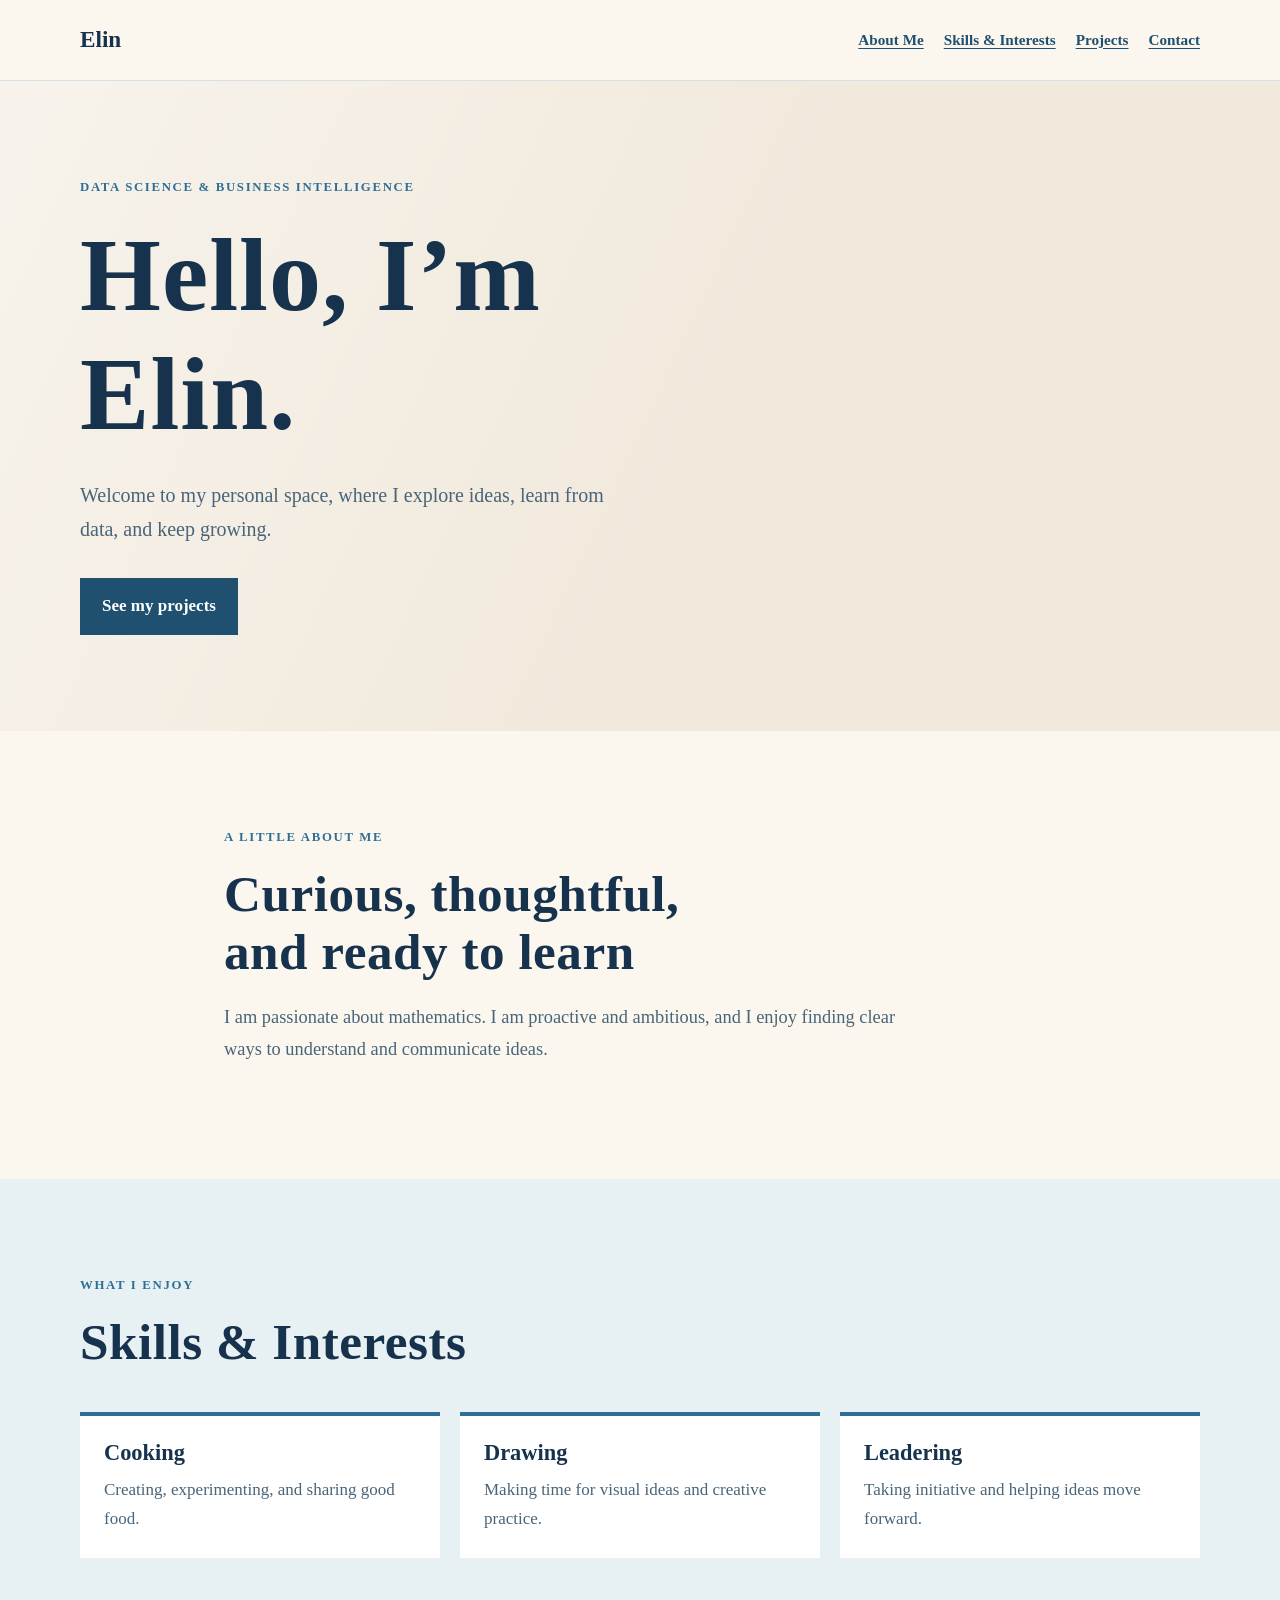
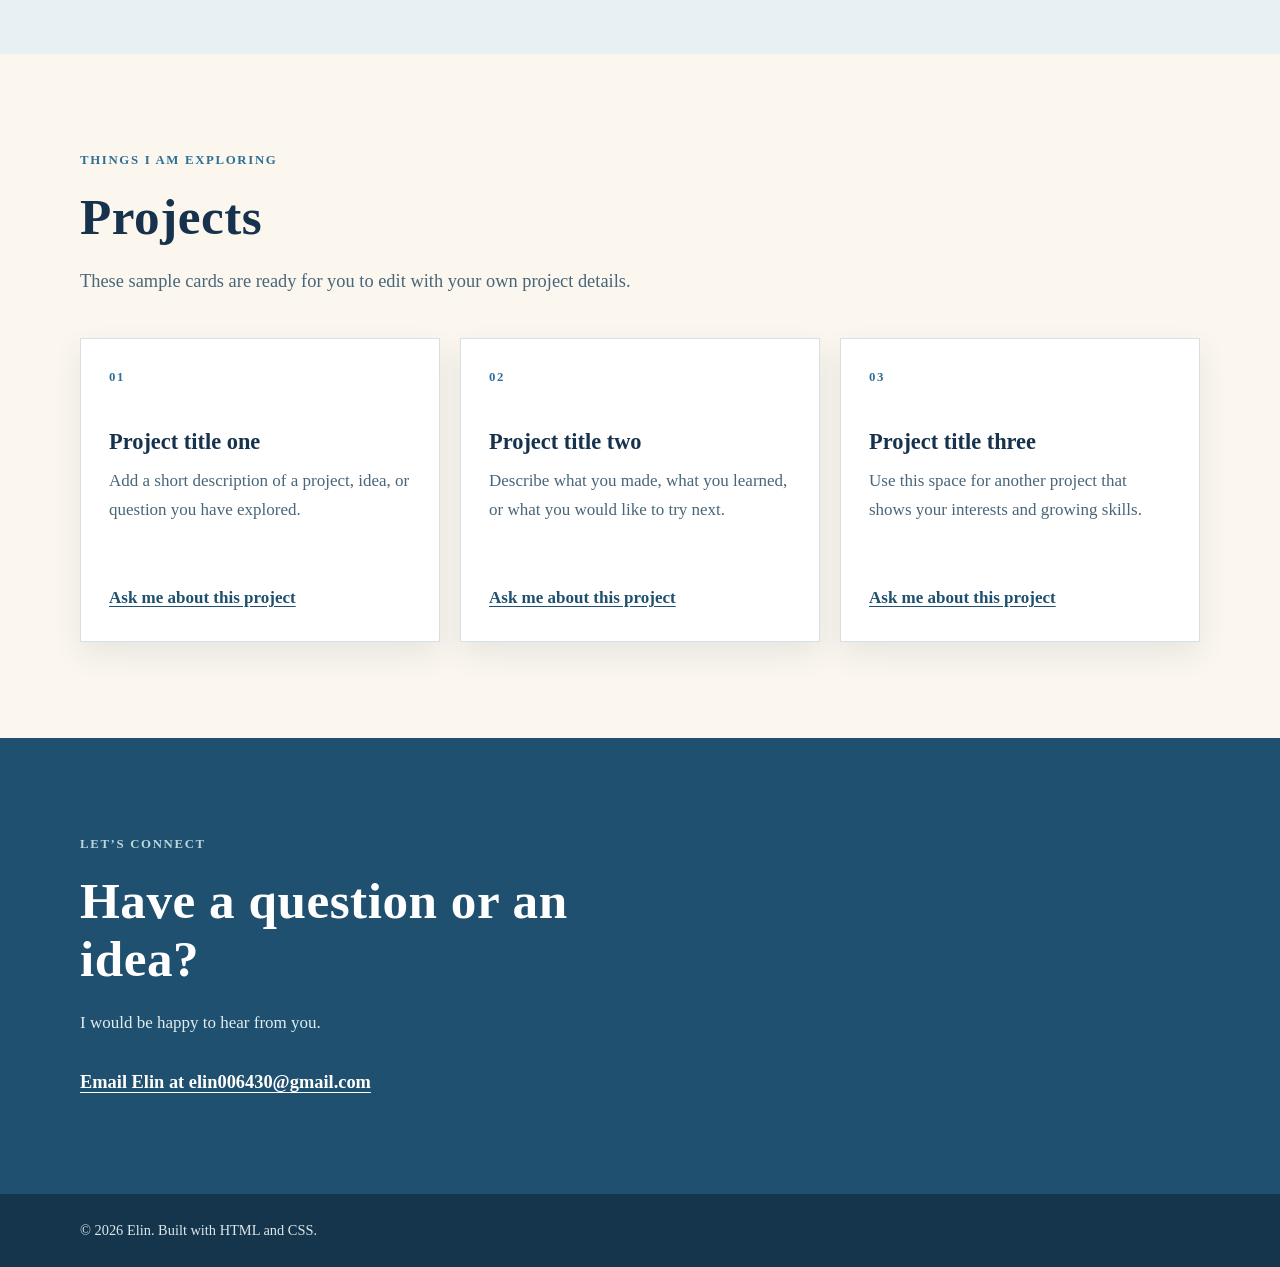
==== index.html @ 413a3373 "Add personal website files" ====
<!DOCTYPE html>
<html lang="en">
<head>
  <meta charset="UTF-8">
  <meta name="viewport" content="width=device-width, initial-scale=1.0">
  <meta name="description" content="Elin's personal website for Data Science and Business Intelligence.">
  <title>Elin | Data Science &amp; Business Intelligence</title>
  <link rel="stylesheet" href="style.css">
</head>
<body>
  <a class="skip-link" href="#main-content">Skip to main content</a>

  <header class="site-header">
    <nav class="site-nav container" aria-label="Main navigation">
      <!-- Change the site name here if you would like a different heading. -->
      <a class="site-name" href="#top">Elin</a>
      <ul class="nav-links">
        <li><a href="#about">About Me</a></li>
        <li><a href="#skills">Skills &amp; Interests</a></li>
        <li><a href="#projects">Projects</a></li>
        <li><a href="#contact">Contact</a></li>
      </ul>
    </nav>
  </header>

  <main id="main-content">
    <section class="hero" id="top" aria-labelledby="welcome-heading">
      <div class="container hero-content">
        <p class="eyebrow">Data Science &amp; Business Intelligence</p>
        <h1 id="welcome-heading">Hello, I’m Elin.</h1>
        <p class="hero-intro">Welcome to my personal space, where I explore ideas, learn from data, and keep growing.</p>
        <a class="button" href="#projects">See my projects</a>
      </div>
    </section>

    <section class="content-section" id="about" aria-labelledby="about-heading">
      <div class="container narrow-content">
        <p class="section-label">A little about me</p>
        <h2 id="about-heading">Curious, thoughtful, and ready to learn</h2>
        <p>I am passionate about mathematics. I am proactive and ambitious, and I enjoy finding clear ways to understand and communicate ideas.</p>
      </div>
    </section>

    <section class="content-section tinted-section" id="skills" aria-labelledby="skills-heading">
      <div class="container">
        <p class="section-label">What I enjoy</p>
        <h2 id="skills-heading">Skills &amp; Interests</h2>
        <div class="interest-list">
          <!-- Replace these items with your own skills or interests. -->
          <article class="interest-item">
            <h3>Cooking</h3>
            <p>Creating, experimenting, and sharing good food.</p>
          </article>
          <article class="interest-item">
            <h3>Drawing</h3>
            <p>Making time for visual ideas and creative practice.</p>
          </article>
          <article class="interest-item">
            <h3>Leadering</h3>
            <p>Taking initiative and helping ideas move forward.</p>
          </article>
        </div>
      </div>
    </section>

    <section class="content-section" id="projects" aria-labelledby="projects-heading">
      <div class="container">
        <p class="section-label">Things I am exploring</p>
        <h2 id="projects-heading">Projects</h2>
        <p class="section-intro">These sample cards are ready for you to edit with your own project details.</p>
        <div class="project-grid">
          <!-- Replace each project title and description with your own work. -->
          <article class="project-card">
            <p class="project-number">01</p>
            <h3>Project title one</h3>
            <p>Add a short description of a project, idea, or question you have explored.</p>
            <a href="#contact">Ask me about this project</a>
          </article>
          <article class="project-card">
            <p class="project-number">02</p>
            <h3>Project title two</h3>
            <p>Describe what you made, what you learned, or what you would like to try next.</p>
            <a href="#contact">Ask me about this project</a>
          </article>
          <article class="project-card">
            <p class="project-number">03</p>
            <h3>Project title three</h3>
            <p>Use this space for another project that shows your interests and growing skills.</p>
            <a href="#contact">Ask me about this project</a>
          </article>
        </div>
      </div>
    </section>

    <section class="contact-section" id="contact" aria-labelledby="contact-heading">
      <div class="container contact-content">
        <p class="section-label">Let’s connect</p>
        <h2 id="contact-heading">Have a question or an idea?</h2>
        <p>I would be happy to hear from you.</p>
        <a class="email-link" href="mailto:elin006430@gmail.com">Email Elin at elin006430@gmail.com</a>
      </div>
    </section>
  </main>

  <footer class="site-footer">
    <div class="container">
      <p>&copy; 2026 Elin. Built with HTML and CSS.</p>
    </div>
  </footer>
</body>
</html>
---- style.css ----
/* Change these variables to update the main colours across the whole page. */
:root {
  --ink: #17324d;
  --muted-ink: #496579;
  --blue: #2f6f95;
  --deep-blue: #1f506f;
  --cream: #fbf7ef;
  --soft-cream: #f1e9dc;
  --white: #ffffff;
  --line: #d6e0e5;
  --shadow: 0 12px 28px rgba(23, 50, 77, 0.09);
}

/* Change this value to make the content area wider or narrower. */
.container {
  width: min(100% - 2.5rem, 70rem);
  margin-inline: auto;
}

/* Change the spacing values here to give sections more or less breathing room. */
.content-section,
.contact-section {
  padding: 6rem 0;
}

* {
  box-sizing: border-box;
}

html {
  scroll-behavior: smooth;
}

body {
  margin: 0;
  background: var(--cream);
  color: var(--ink);
  font-family: Georgia, "Times New Roman", serif;
  font-size: 1.0625rem;
  line-height: 1.7;
}

h1,
h2,
h3,
p {
  margin-top: 0;
}

h1,
h2,
h3 {
  line-height: 1.15;
}

h1,
h2 {
  letter-spacing: 0.01em;
}

h1 {
  max-width: 11ch;
  margin-bottom: 1.5rem;
  font-size: clamp(3.4rem, 9vw, 6.5rem);
}

h2 {
  max-width: 18ch;
  margin-bottom: 1.25rem;
  font-size: clamp(2rem, 4vw, 3.25rem);
}

h3 {
  margin-bottom: 0.65rem;
  font-size: 1.4rem;
}

a {
  color: var(--deep-blue);
  text-underline-offset: 0.2em;
}

a:hover {
  color: var(--blue);
}

a:focus-visible,
.button:focus-visible {
  outline: 3px solid #d68432;
  outline-offset: 4px;
}

.skip-link {
  position: absolute;
  top: 0.75rem;
  left: 0.75rem;
  z-index: 10;
  padding: 0.6rem 0.9rem;
  background: var(--ink);
  color: var(--white);
  transform: translateY(-200%);
}

.skip-link:focus {
  transform: translateY(0);
}

.site-header {
  border-bottom: 1px solid var(--line);
  background: rgba(251, 247, 239, 0.96);
}

.site-nav {
  display: flex;
  align-items: center;
  justify-content: space-between;
  gap: 1.5rem;
  min-height: 5rem;
}

.site-name {
  color: var(--ink);
  font-size: 1.45rem;
  font-weight: 700;
  text-decoration: none;
}

.nav-links {
  display: flex;
  flex-wrap: wrap;
  justify-content: flex-end;
  gap: 0.5rem 1.25rem;
  margin: 0;
  padding: 0;
  list-style: none;
}

.nav-links a {
  font-size: 0.95rem;
  font-weight: 700;
}

.hero {
  min-height: 38rem;
  display: flex;
  align-items: center;
  background: var(--soft-cream);
  background-image: linear-gradient(115deg, rgba(255, 255, 255, 0.45), transparent 55%);
}

.hero-content {
  padding: 6rem 0;
}

.eyebrow,
.section-label,
.project-number {
  margin-bottom: 1rem;
  color: var(--blue);
  font-size: 0.8rem;
  font-weight: 700;
  letter-spacing: 0.13em;
  text-transform: uppercase;
}

.hero-intro {
  max-width: 34rem;
  margin-bottom: 2rem;
  color: var(--muted-ink);
  font-size: 1.25rem;
}

.button {
  display: inline-block;
  padding: 0.75rem 1.25rem;
  border: 2px solid var(--deep-blue);
  background: var(--deep-blue);
  color: var(--white);
  font-weight: 700;
  text-decoration: none;
}

.button:hover {
  background: var(--blue);
  color: var(--white);
}

.narrow-content {
  max-width: 52rem;
}

.narrow-content p:last-child,
.section-intro {
  max-width: 42rem;
  color: var(--muted-ink);
  font-size: 1.15rem;
}

.tinted-section {
  background: #e7f0f2;
}

.interest-list,
.project-grid {
  display: grid;
  gap: 1.25rem;
}

.interest-list {
  grid-template-columns: repeat(3, 1fr);
  margin-top: 2.5rem;
}

.interest-item {
  padding: 1.5rem;
  border-top: 4px solid var(--blue);
  background: var(--white);
}

.interest-item p,
.project-card p:not(.project-number) {
  margin-bottom: 0;
  color: var(--muted-ink);
}

.section-intro {
  margin-bottom: 2.5rem;
}

.project-grid {
  grid-template-columns: repeat(3, 1fr);
}

.project-card {
  display: flex;
  flex-direction: column;
  min-height: 19rem;
  padding: 1.75rem;
  border: 1px solid var(--line);
  background: var(--white);
  box-shadow: var(--shadow);
}

.project-number {
  margin-bottom: 2.5rem;
}

.project-card h3 {
  margin-bottom: 0.8rem;
}

.project-card a {
  margin-top: auto;
  padding-top: 1.5rem;
  font-weight: 700;
}

.contact-section {
  background: var(--deep-blue);
  color: var(--white);
}

.contact-section .section-label {
  color: #b9d7dc;
}

.contact-section h2 {
  max-width: 20ch;
}

.contact-content > p:not(.section-label) {
  color: #e1edf0;
}

.email-link {
  display: inline-block;
  margin-top: 0.75rem;
  color: var(--white);
  font-size: 1.15rem;
  font-weight: 700;
}

.email-link:hover {
  color: #d9edf0;
}

.site-footer {
  padding: 1.5rem 0;
  background: #14354c;
  color: #dce8eb;
  font-size: 0.9rem;
}

.site-footer p {
  margin-bottom: 0;
}

@media (max-width: 46rem) {
  .container {
    width: min(100% - 2rem, 70rem);
  }

  .site-nav {
    align-items: flex-start;
    flex-direction: column;
    padding: 1rem 0;
  }

  .nav-links {
    justify-content: flex-start;
  }

  .hero,
  .hero-content {
    min-height: 0;
  }

  .hero-content {
    padding: 5rem 0;
  }

  .content-section,
  .contact-section {
    padding: 4.5rem 0;
  }

  .interest-list,
  .project-grid {
    grid-template-columns: 1fr;
  }
}

@media (prefers-reduced-motion: reduce) {
  html {
    scroll-behavior: auto;
  }
}
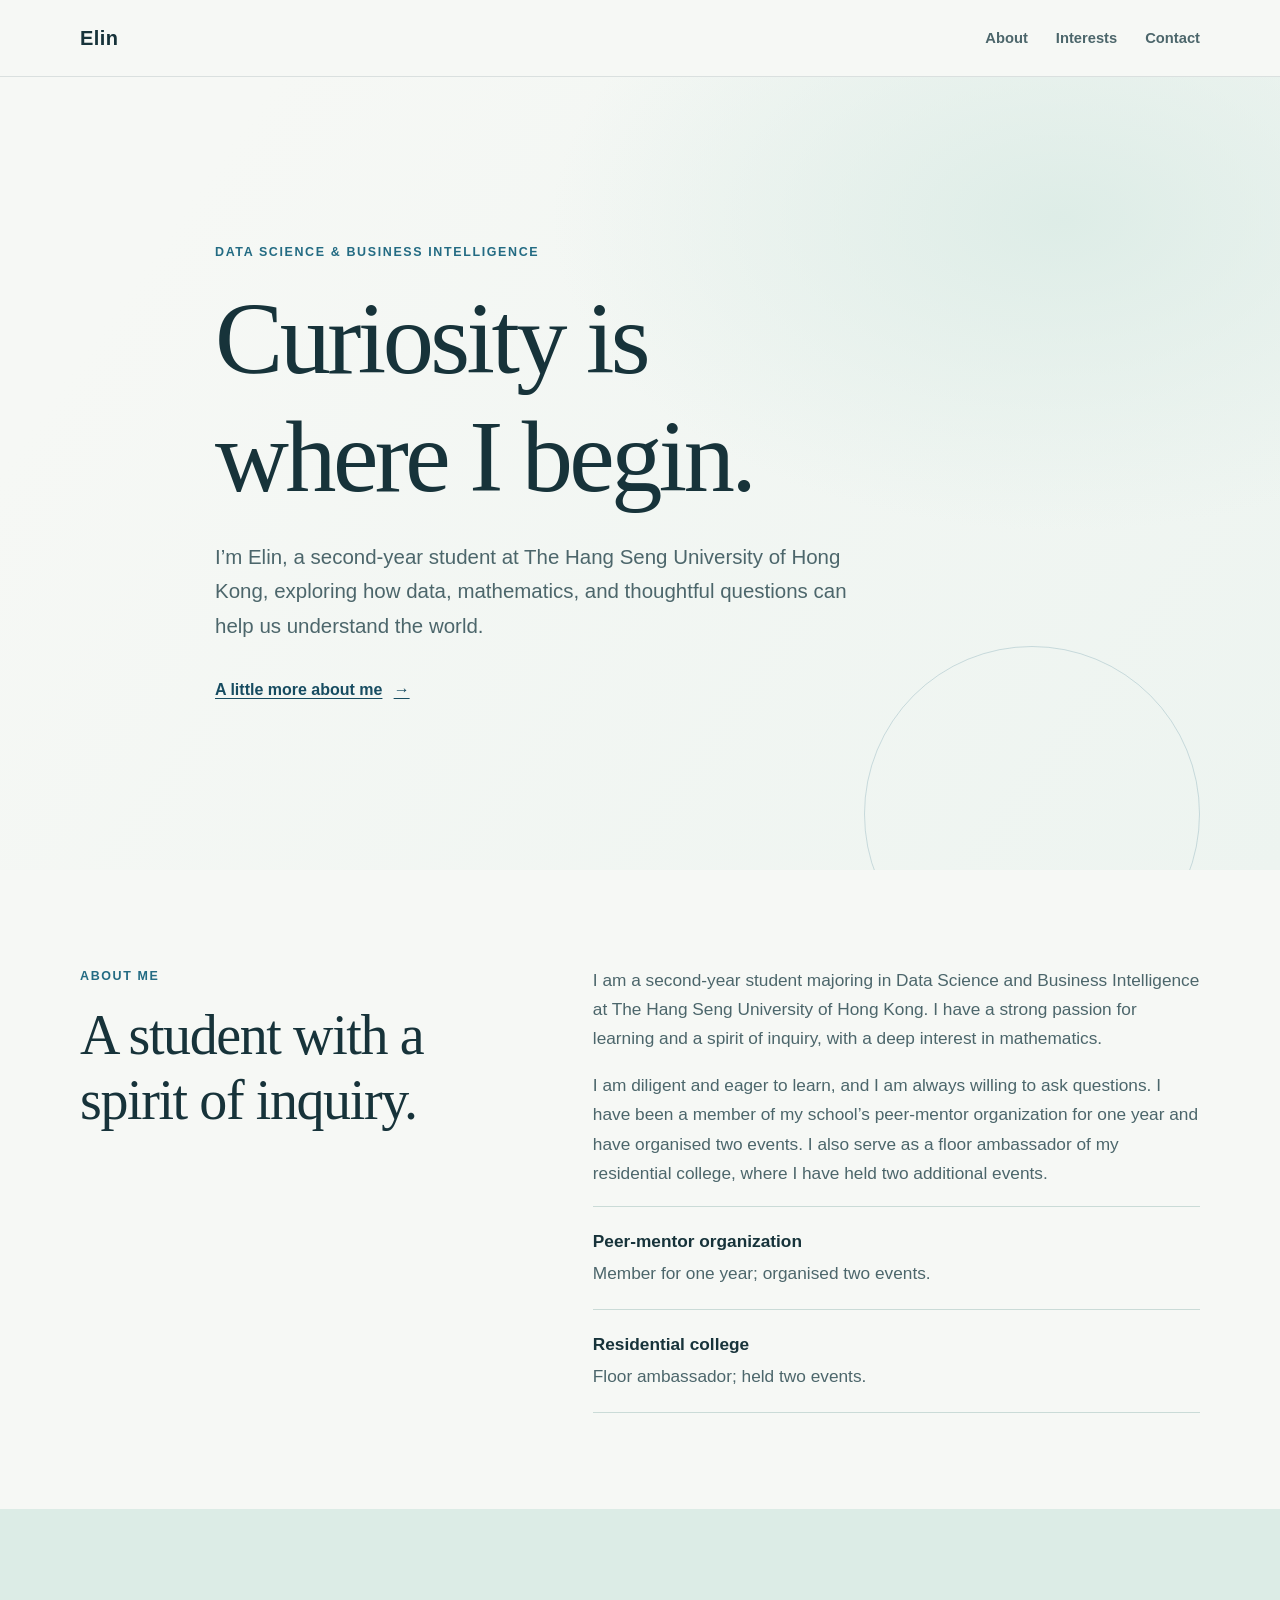
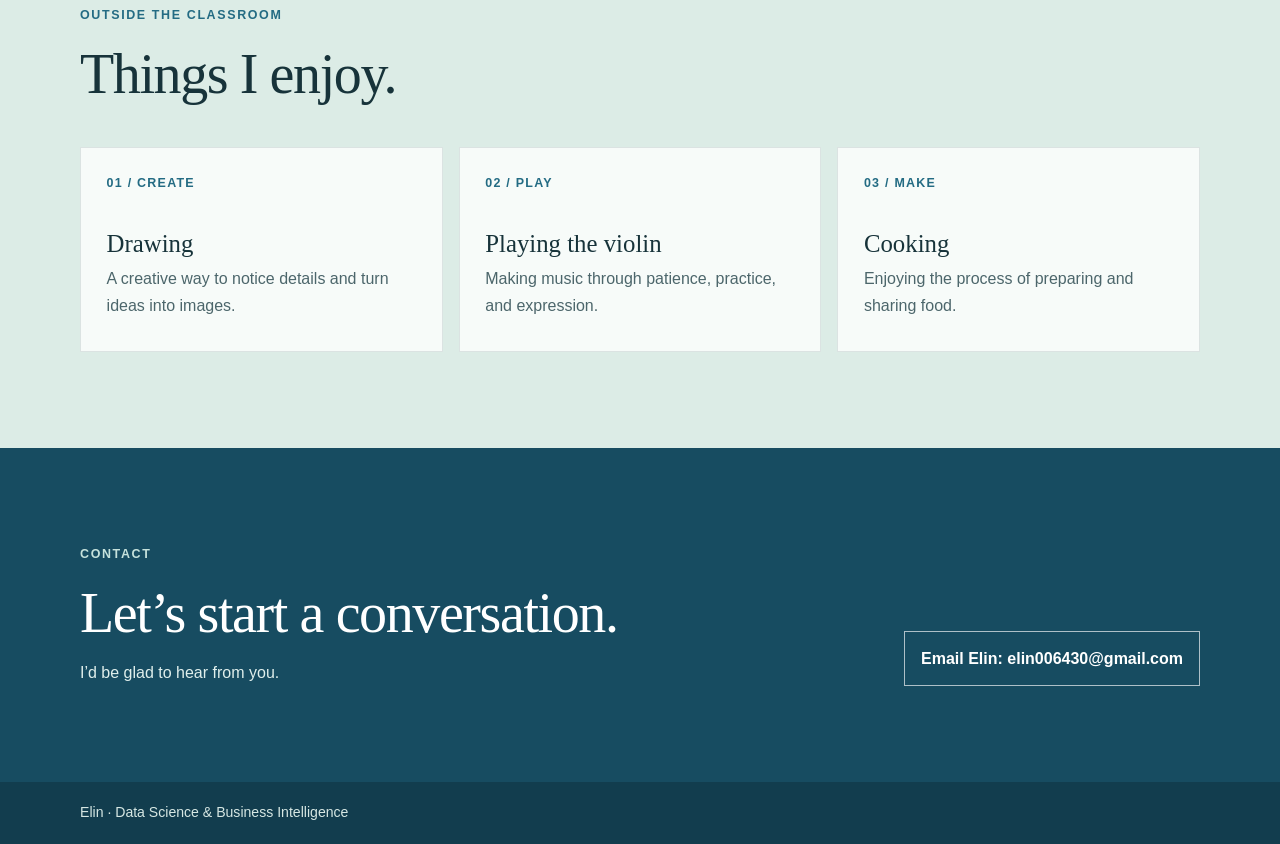
==== commit d4926758: "com1006 personal website" ====
--- a/index.html
+++ b/index.html
@@ -2,110 +2,572 @@
 <html lang="en">
 <head>
   <meta charset="UTF-8">
-  <meta name="viewport" content="width=device-width, initial-scale=1.0">
-  <meta name="description" content="Elin's personal website for Data Science and Business Intelligence.">
+  <meta name="viewport" content="width=device-width, initial-scale=1">
+  <meta name="theme-color" content="#f6f8f5">
+  <meta name="description" content="Elin is a Data Science and Business Intelligence student at The Hang Seng University of Hong Kong.">
   <title>Elin | Data Science &amp; Business Intelligence</title>
-  <link rel="stylesheet" href="style.css">
+  <style>
+    :root {
+      color-scheme: light;
+      --paper: #f6f8f5;
+      --white: #ffffff;
+      --ink: #17333a;
+      --muted: #4c666b;
+      --blue: #236b83;
+      --blue-deep: #174c61;
+      --mint: #dcece6;
+      --line: #cadbd7;
+      --accent: #d28453;
+      --content-width: 1120px;
+    }
+
+    /* Change colours here to adjust the look of the whole page. */
+    *,
+    *::before,
+    *::after {
+      box-sizing: border-box;
+    }
+
+    html {
+      scroll-behavior: smooth;
+      scroll-padding-top: 6rem;
+    }
+
+    body {
+      margin: 0;
+      padding-top: 4.75rem;
+      background: var(--paper);
+      color: var(--ink);
+      font-family: "Avenir Next", Avenir, "Segoe UI", sans-serif;
+      font-size: 1rem;
+      line-height: 1.7;
+    }
+
+    a {
+      color: var(--blue-deep);
+      text-underline-offset: 0.2em;
+    }
+
+    a:hover {
+      color: var(--blue);
+    }
+
+    a:focus-visible,
+    button:focus-visible {
+      outline: 3px solid var(--accent);
+      outline-offset: 4px;
+    }
+
+    .container {
+      width: min(var(--content-width), calc(100% - 3rem));
+      margin-inline: auto;
+    }
+
+    /* Adjust these section paddings to change the page's vertical spacing. */
+    .section {
+      padding-block: 6rem;
+    }
+
+    .skip-link {
+      position: absolute;
+      top: 1rem;
+      left: 1rem;
+      z-index: 10;
+      padding: 0.65rem 1rem;
+      transform: translateY(-200%);
+      background: var(--ink);
+      color: var(--white);
+    }
+
+    .skip-link:focus {
+      transform: translateY(0);
+    }
+
+    .site-header {
+      position: fixed;
+      top: 0;
+      right: 0;
+      left: 0;
+      z-index: 5;
+      border-bottom: 1px solid rgba(23, 51, 58, 0.12);
+      background: rgba(246, 248, 245, 0.96);
+      backdrop-filter: blur(12px);
+    }
+
+    .nav-wrap {
+      display: flex;
+      min-height: 4.75rem;
+      align-items: center;
+      justify-content: space-between;
+      gap: 1.5rem;
+    }
+
+    .brand {
+      color: var(--ink);
+      font-size: 1.25rem;
+      font-weight: 750;
+      letter-spacing: 0.02em;
+      text-decoration: none;
+    }
+
+    .nav-links {
+      display: flex;
+      align-items: center;
+      gap: 1.75rem;
+      margin: 0;
+      padding: 0;
+      list-style: none;
+    }
+
+    .nav-links a {
+      color: var(--muted);
+      font-size: 0.92rem;
+      font-weight: 650;
+      text-decoration: none;
+      transition: color 160ms ease;
+    }
+
+    .nav-links a:hover {
+      color: var(--blue-deep);
+    }
+
+    .menu-toggle {
+      display: none;
+      min-width: 2.75rem;
+      min-height: 2.75rem;
+      border: 1px solid var(--line);
+      border-radius: 4px;
+      background: var(--white);
+      color: var(--ink);
+      cursor: pointer;
+      font: inherit;
+      font-size: 1.3rem;
+      line-height: 1;
+    }
+
+    .hero {
+      position: relative;
+      overflow: hidden;
+      padding-block: clamp(6rem, 13vw, 11rem);
+      background:
+        radial-gradient(ellipse at 83% 18%, rgba(220, 236, 230, 0.92), transparent 34%),
+        linear-gradient(125deg, #f6f8f5 15%, #edf4f0 100%);
+    }
+
+    .hero::after {
+      position: absolute;
+      right: max(4vw, calc((100vw - var(--content-width)) / 2));
+      bottom: -7rem;
+      width: 21rem;
+      height: 21rem;
+      border: 1px solid rgba(35, 107, 131, 0.2);
+      border-radius: 50%;
+      content: "";
+      pointer-events: none;
+    }
+
+    .hero-inner {
+      position: relative;
+      z-index: 1;
+      max-width: 850px;
+    }
+
+    .eyebrow,
+    .section-kicker {
+      margin: 0 0 1rem;
+      color: var(--blue);
+      font-size: 0.78rem;
+      font-weight: 750;
+      letter-spacing: 0.13em;
+      text-transform: uppercase;
+    }
+
+    h1,
+    h2,
+    h3,
+    p {
+      margin-top: 0;
+    }
+
+    h1,
+    h2,
+    h3 {
+      line-height: 1.16;
+    }
+
+    h1 {
+      max-width: 12ch;
+      margin-bottom: 1.4rem;
+      font-family: Georgia, "Times New Roman", serif;
+      font-size: clamp(3.4rem, 8vw, 6.6rem);
+      font-weight: 500;
+      letter-spacing: -0.035em;
+    }
+
+    .hero-intro {
+      max-width: 640px;
+      margin-bottom: 2rem;
+      color: var(--muted);
+      font-size: clamp(1.08rem, 2vw, 1.28rem);
+    }
+
+    .text-link {
+      display: inline-flex;
+      align-items: center;
+      gap: 0.7rem;
+      color: var(--blue-deep);
+      font-weight: 750;
+      text-decoration-thickness: 1px;
+    }
+
+    .text-link span {
+      display: inline-block;
+      transition: transform 160ms ease;
+    }
+
+    .text-link:hover span {
+      transform: translateX(4px);
+    }
+
+    .section-heading {
+      max-width: 680px;
+      margin-bottom: 2rem;
+      font-family: Georgia, "Times New Roman", serif;
+      font-size: clamp(2.2rem, 4.5vw, 3.5rem);
+      font-weight: 500;
+      letter-spacing: -0.025em;
+    }
+
+    .about-grid {
+      display: grid;
+      grid-template-columns: 0.85fr 1.15fr;
+      gap: 4rem;
+      align-items: start;
+    }
+
+    .about-copy {
+      max-width: 670px;
+      color: var(--muted);
+      font-size: 1.08rem;
+    }
+
+    .about-copy p:last-child {
+      margin-bottom: 0;
+    }
+
+    .experience-list {
+      display: grid;
+      gap: 0;
+      margin: 0;
+      padding: 0;
+      border-top: 1px solid var(--line);
+      list-style: none;
+    }
+
+    .experience-list li {
+      padding: 1.25rem 0;
+      border-bottom: 1px solid var(--line);
+      color: var(--muted);
+    }
+
+    .experience-list strong {
+      display: block;
+      margin-bottom: 0.2rem;
+      color: var(--ink);
+    }
+
+    .interests-section {
+      background: var(--mint);
+    }
+
+    .interests-grid {
+      display: grid;
+      grid-template-columns: repeat(3, 1fr);
+      gap: 1rem;
+      margin-top: 2.5rem;
+    }
+
+    .interest-card {
+      min-height: 205px;
+      padding: 1.6rem;
+      border: 1px solid rgba(23, 51, 58, 0.12);
+      background: rgba(255, 255, 255, 0.78);
+      transition: transform 180ms ease, box-shadow 180ms ease;
+    }
+
+    .interest-card:hover {
+      transform: translateY(-5px);
+      box-shadow: 0 14px 32px rgba(23, 51, 58, 0.1);
+    }
+
+    .interest-number {
+      display: block;
+      margin-bottom: 2.2rem;
+      color: var(--blue);
+      font-size: 0.78rem;
+      font-weight: 750;
+      letter-spacing: 0.1em;
+    }
+
+    .interest-card h3 {
+      margin-bottom: 0.4rem;
+      font-family: Georgia, "Times New Roman", serif;
+      font-size: 1.55rem;
+      font-weight: 500;
+    }
+
+    .interest-card p {
+      margin-bottom: 0;
+      color: var(--muted);
+    }
+
+    .contact-section {
+      padding-block: 6rem;
+      background: var(--blue-deep);
+      color: var(--white);
+    }
+
+    .contact-section .section-kicker {
+      color: #c6e2dc;
+    }
+
+    .contact-grid {
+      display: grid;
+      grid-template-columns: 1fr auto;
+      gap: 2rem;
+      align-items: end;
+    }
+
+    .contact-section .section-heading {
+      max-width: 540px;
+      margin-bottom: 0.8rem;
+    }
+
+    .contact-section p:not(.section-kicker) {
+      margin-bottom: 0;
+      color: #e0efec;
+    }
+
+    .email-link {
+      display: inline-block;
+      padding: 0.8rem 1rem;
+      border: 1px solid rgba(255, 255, 255, 0.65);
+      color: var(--white);
+      font-weight: 700;
+      text-decoration: none;
+      transition: background 160ms ease, color 160ms ease;
+    }
+
+    .email-link:hover {
+      background: var(--white);
+      color: var(--blue-deep);
+    }
+
+    .site-footer {
+      padding-block: 1.2rem;
+      background: #123d4e;
+      color: #d6e7e3;
+      font-size: 0.88rem;
+    }
+
+    .site-footer p {
+      margin: 0;
+    }
+
+    @media (max-width: 700px) {
+      .container {
+        width: min(var(--content-width), calc(100% - 2rem));
+      }
+
+      .section {
+        padding-block: 4.5rem;
+      }
+
+      .nav-wrap {
+        min-height: 4.25rem;
+      }
+
+      body {
+        padding-top: 4.25rem;
+      }
+
+      .menu-toggle {
+        display: inline-grid;
+        place-items: center;
+      }
+
+      .nav-links {
+        position: absolute;
+        top: calc(100% + 1px);
+        right: 0;
+        left: 0;
+        display: none;
+        align-items: stretch;
+        gap: 0;
+        padding: 0.5rem 1rem 1rem;
+        border-bottom: 1px solid var(--line);
+        background: var(--paper);
+      }
+
+      .nav-links.is-open {
+        display: flex;
+        flex-direction: column;
+      }
+
+      .nav-links a {
+        display: block;
+        padding: 0.75rem 0;
+      }
+
+      .hero {
+        padding-block: 6rem;
+      }
+
+      .hero::after {
+        right: -10rem;
+      }
+
+      .about-grid,
+      .contact-grid {
+        grid-template-columns: 1fr;
+        gap: 2rem;
+      }
+
+      .interests-grid {
+        grid-template-columns: 1fr;
+      }
+
+      .interest-card {
+        min-height: 0;
+      }
+
+      .interest-number {
+        margin-bottom: 1.25rem;
+      }
+
+      .contact-section {
+        padding-block: 4.5rem;
+      }
+
+      .email-link {
+        overflow-wrap: anywhere;
+      }
+    }
+
+    @media (prefers-reduced-motion: reduce) {
+      *,
+      *::before,
+      *::after {
+        scroll-behavior: auto !important;
+        transition-duration: 0.01ms !important;
+      }
+    }
+  </style>
 </head>
 <body>
   <a class="skip-link" href="#main-content">Skip to main content</a>
 
   <header class="site-header">
-    <nav class="site-nav container" aria-label="Main navigation">
-      <!-- Change the site name here if you would like a different heading. -->
-      <a class="site-name" href="#top">Elin</a>
-      <ul class="nav-links">
-        <li><a href="#about">About Me</a></li>
-        <li><a href="#skills">Skills &amp; Interests</a></li>
-        <li><a href="#projects">Projects</a></li>
+    <nav class="container nav-wrap" aria-label="Main navigation">
+      <a class="brand" href="#home" aria-label="Elin, back to top">Elin</a>
+      <button class="menu-toggle" type="button" aria-label="Open navigation menu" aria-expanded="false" aria-controls="primary-links">
+        <span aria-hidden="true">☰</span>
+      </button>
+      <ul class="nav-links" id="primary-links">
+        <li><a href="#about">About</a></li>
+        <li><a href="#interests">Interests</a></li>
         <li><a href="#contact">Contact</a></li>
       </ul>
     </nav>
   </header>
 
   <main id="main-content">
-    <section class="hero" id="top" aria-labelledby="welcome-heading">
-      <div class="container hero-content">
+    <section class="hero" id="home" aria-labelledby="hero-title">
+      <div class="container hero-inner">
         <p class="eyebrow">Data Science &amp; Business Intelligence</p>
-        <h1 id="welcome-heading">Hello, I’m Elin.</h1>
-        <p class="hero-intro">Welcome to my personal space, where I explore ideas, learn from data, and keep growing.</p>
-        <a class="button" href="#projects">See my projects</a>
+        <h1 id="hero-title">Curiosity is where I begin.</h1>
+        <p class="hero-intro">I’m Elin, a second-year student at The Hang Seng University of Hong Kong, exploring how data, mathematics, and thoughtful questions can help us understand the world.</p>
+        <a class="text-link" href="#about">A little more about me <span aria-hidden="true">→</span></a>
       </div>
     </section>
 
-    <section class="content-section" id="about" aria-labelledby="about-heading">
-      <div class="container narrow-content">
-        <p class="section-label">A little about me</p>
-        <h2 id="about-heading">Curious, thoughtful, and ready to learn</h2>
-        <p>I am passionate about mathematics. I am proactive and ambitious, and I enjoy finding clear ways to understand and communicate ideas.</p>
+    <section class="section" id="about" aria-labelledby="about-title">
+      <div class="container about-grid">
+        <div>
+          <p class="section-kicker">About me</p>
+          <h2 class="section-heading" id="about-title">A student with a spirit of inquiry.</h2>
+        </div>
+        <div class="about-copy">
+          <p>I am a second-year student majoring in Data Science and Business Intelligence at The Hang Seng University of Hong Kong. I have a strong passion for learning and a spirit of inquiry, with a deep interest in mathematics.</p>
+          <p>I am diligent and eager to learn, and I am always willing to ask questions. I have been a member of my school’s peer-mentor organization for one year and have organised two events. I also serve as a floor ambassador of my residential college, where I have held two additional events.</p>
+          <ul class="experience-list" aria-label="Campus involvement">
+            <li><strong>Peer-mentor organization</strong>Member for one year; organised two events.</li>
+            <li><strong>Residential college</strong>Floor ambassador; held two events.</li>
+          </ul>
+        </div>
       </div>
     </section>
 
-    <section class="content-section tinted-section" id="skills" aria-labelledby="skills-heading">
+    <section class="section interests-section" id="interests" aria-labelledby="interests-title">
       <div class="container">
-        <p class="section-label">What I enjoy</p>
-        <h2 id="skills-heading">Skills &amp; Interests</h2>
-        <div class="interest-list">
-          <!-- Replace these items with your own skills or interests. -->
-          <article class="interest-item">
+        <p class="section-kicker">Outside the classroom</p>
+        <h2 class="section-heading" id="interests-title">Things I enjoy.</h2>
+        <div class="interests-grid">
+          <article class="interest-card">
+            <span class="interest-number" aria-hidden="true">01 / CREATE</span>
+            <h3>Drawing</h3>
+            <p>A creative way to notice details and turn ideas into images.</p>
+          </article>
+          <article class="interest-card">
+            <span class="interest-number" aria-hidden="true">02 / PLAY</span>
+            <h3>Playing the violin</h3>
+            <p>Making music through patience, practice, and expression.</p>
+          </article>
+          <article class="interest-card">
+            <span class="interest-number" aria-hidden="true">03 / MAKE</span>
             <h3>Cooking</h3>
-            <p>Creating, experimenting, and sharing good food.</p>
-          </article>
-          <article class="interest-item">
-            <h3>Drawing</h3>
-            <p>Making time for visual ideas and creative practice.</p>
-          </article>
-          <article class="interest-item">
-            <h3>Leadering</h3>
-            <p>Taking initiative and helping ideas move forward.</p>
+            <p>Enjoying the process of preparing and sharing food.</p>
           </article>
         </div>
       </div>
     </section>
 
-    <section class="content-section" id="projects" aria-labelledby="projects-heading">
-      <div class="container">
-        <p class="section-label">Things I am exploring</p>
-        <h2 id="projects-heading">Projects</h2>
-        <p class="section-intro">These sample cards are ready for you to edit with your own project details.</p>
-        <div class="project-grid">
-          <!-- Replace each project title and description with your own work. -->
-          <article class="project-card">
-            <p class="project-number">01</p>
-            <h3>Project title one</h3>
-            <p>Add a short description of a project, idea, or question you have explored.</p>
-            <a href="#contact">Ask me about this project</a>
-          </article>
-          <article class="project-card">
-            <p class="project-number">02</p>
-            <h3>Project title two</h3>
-            <p>Describe what you made, what you learned, or what you would like to try next.</p>
-            <a href="#contact">Ask me about this project</a>
-          </article>
-          <article class="project-card">
-            <p class="project-number">03</p>
-            <h3>Project title three</h3>
-            <p>Use this space for another project that shows your interests and growing skills.</p>
-            <a href="#contact">Ask me about this project</a>
-          </article>
+    <section class="contact-section" id="contact" aria-labelledby="contact-title">
+      <div class="container contact-grid">
+        <div>
+          <p class="section-kicker">Contact</p>
+          <h2 class="section-heading" id="contact-title">Let’s start a conversation.</h2>
+          <p>I’d be glad to hear from you.</p>
         </div>
-      </div>
-    </section>
-
-    <section class="contact-section" id="contact" aria-labelledby="contact-heading">
-      <div class="container contact-content">
-        <p class="section-label">Let’s connect</p>
-        <h2 id="contact-heading">Have a question or an idea?</h2>
-        <p>I would be happy to hear from you.</p>
-        <a class="email-link" href="mailto:elin006430@gmail.com">Email Elin at elin006430@gmail.com</a>
+        <a class="email-link" href="mailto:elin006430@gmail.com">Email Elin: elin006430@gmail.com</a>
       </div>
     </section>
   </main>
 
   <footer class="site-footer">
     <div class="container">
-      <p>&copy; 2026 Elin. Built with HTML and CSS.</p>
+      <p>Elin · Data Science &amp; Business Intelligence</p>
     </div>
   </footer>
+
+  <script>
+    const menuButton = document.querySelector('.menu-toggle');
+    const navigation = document.querySelector('#primary-links');
+
+    menuButton.addEventListener('click', () => {
+      const isExpanded = menuButton.getAttribute('aria-expanded') === 'true';
+      menuButton.setAttribute('aria-expanded', String(!isExpanded));
+      menuButton.setAttribute('aria-label', isExpanded ? 'Open navigation menu' : 'Close navigation menu');
+      navigation.classList.toggle('is-open', !isExpanded);
+    });
+
+    navigation.addEventListener('click', (event) => {
+      if (event.target.closest('a')) {
+        menuButton.setAttribute('aria-expanded', 'false');
+        menuButton.setAttribute('aria-label', 'Open navigation menu');
+        navigation.classList.remove('is-open');
+      }
+    });
+  </script>
 </body>
 </html>
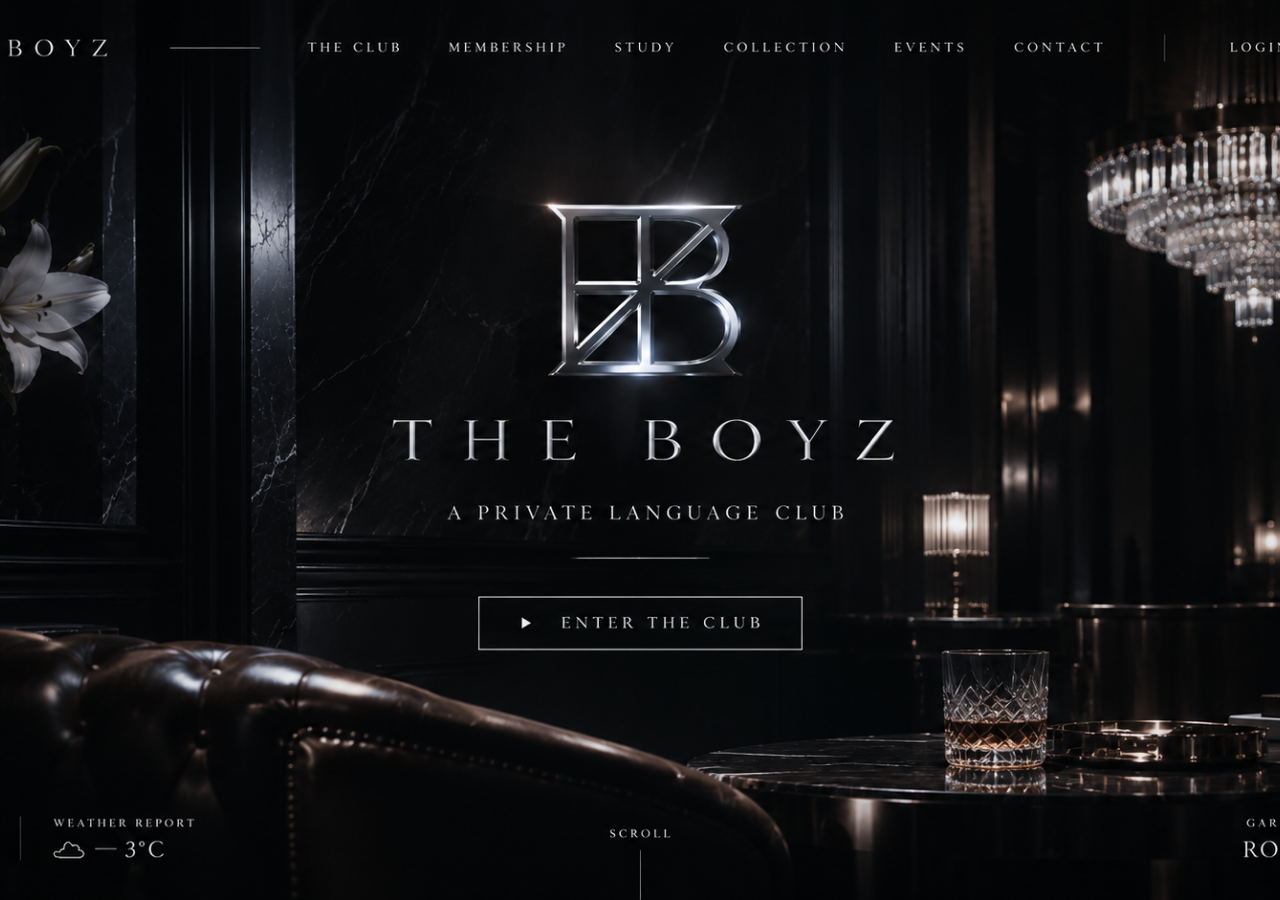
==== commit 989edd1d: "Add files via upload" ====
--- a/index.html
+++ b/index.html
@@ -1,573 +1,243 @@
-<!DOCTYPE html>
-<html lang="en">
-<head>
-  <meta charset="UTF-8">
-  <meta name="viewport" content="width=device-width, initial-scale=1">
-  <meta name="theme-color" content="#f6f8f5">
-  <meta name="description" content="Elin is a Data Science and Business Intelligence student at The Hang Seng University of Hong Kong.">
-  <title>Elin | Data Science &amp; Business Intelligence</title>
-  <style>
-    :root {
-      color-scheme: light;
-      --paper: #f6f8f5;
-      --white: #ffffff;
-      --ink: #17333a;
-      --muted: #4c666b;
-      --blue: #236b83;
-      --blue-deep: #174c61;
-      --mint: #dcece6;
-      --line: #cadbd7;
-      --accent: #d28453;
-      --content-width: 1120px;
+<!doctype html><html lang="zh-CN"><head><meta charset="utf-8"><meta name="viewport" content="width=device-width,initial-scale=1"><title>THE BOYZ | Private Language Club</title><style>:root{--black:#090a0d;--surface:#15171c;--surface2:#1d2027;--line:#3b404b;--silver:#d9dce3;--muted:#a3a9b5;--ice:#f1f2f5;--accent:#b8c2d2}*{box-sizing:border-box}html{scroll-behavior:smooth}body{margin:0;background:var(--black);color:var(--ice);font:14px/1.7 Arial,"PingFang SC","Microsoft Yahei",sans-serif}button,input,select{font:inherit}button{cursor:pointer}a{text-decoration:none;color:inherit}button:focus-visible,a:focus-visible,input:focus-visible,select:focus-visible{outline:2px solid #e2e7f0;outline-offset:3px}.topbar{position:fixed;z-index:20;top:0;left:0;right:0;height:78px;padding:0 5%;display:flex;align-items:center;justify-content:space-between;background:linear-gradient(#08090bd9,#08090b50);backdrop-filter:blur(8px)}.brand{font:21px Georgia,serif;letter-spacing:.3em}.topbar nav{display:flex;gap:30px}.topbar nav a{font-size:10px;letter-spacing:.22em;color:#d4d8df}.topbar nav a:hover{color:white}.menu{display:none;background:none;color:white;border:0;font-size:25px}.hero{height:100svh;min-height:600px;position:relative;background:linear-gradient(90deg,#090b0e30,#090b0e4d),none center/cover no-repeat;display:grid;place-items:center}.hero-content{text-align:center;position:relative;margin-top:120px;padding:20px;text-shadow:0 2px 12px #000}.eyebrow{color:var(--accent);letter-spacing:.26em;font-size:10px;font-weight:600}.hero h1{font:clamp(46px,7vw,100px) Georgia,serif;letter-spacing:.3em;margin:12px 0 0}.hero p{font:clamp(12px,1.3vw,19px) Georgia,serif;letter-spacing:.3em;margin:10px 0 35px}.btn{display:inline-flex;justify-content:center;align-items:center;gap:15px;padding:13px 22px;border:1px solid #aab3c2;color:#e9ebef;background:transparent;letter-spacing:.13em;font-size:11px;font-weight:600;transition:.2s;min-height:46px}.btn:hover{background:#e4e7ed;color:#17191e;transform:translateY(-2px)}.btn.solid{background:#d4d9e3;color:#151820}.btn.solid:hover{background:#fff}.btn:disabled{opacity:.35;cursor:not-allowed;transform:none}.hero-bottom{position:absolute;bottom:32px;left:6%;right:6%;display:flex;justify-content:space-between;font-size:9px;letter-spacing:.22em}.section{padding:110px max(6%,calc((100% - 1250px)/2));scroll-margin-top:70px}.section-head{display:flex;justify-content:space-between;gap:30px;align-items:end;margin-bottom:42px}.section-head h2{font:clamp(40px,5vw,74px)/1.15 Georgia,serif;letter-spacing:-.045em;margin:13px 0}.section-head h2 em,.ritual h3 em{font-weight:400;color:#b7c1d0}.section-head p{color:var(--muted);font-size:13px}.member-grid{display:grid;grid-template-columns:repeat(3,1fr);gap:14px}.member-card{position:relative;text-align:left;border:1px solid var(--line);background:#171a20;padding:0;color:var(--ice);overflow:hidden;transition:.2s}.member-card:hover{transform:translateY(-4px);border-color:#adb7c7}.member-card.active{border-color:#e4e9f1;box-shadow:0 0 0 1px #e4e9f1}.member-photo{height:210px;background:radial-gradient(ellipse at 40% 30%,#343b47,#14171d 65%);display:grid;place-items:center;overflow:hidden}.member-photo img{height:100%;width:100%;object-fit:cover;filter:grayscale(35%)}.member-photo span{font:70px Georgia,serif;color:#8994a7}.member-details{padding:18px 20px;display:flex;justify-content:space-between;align-items:center}.member-details strong{font:22px Georgia,serif;letter-spacing:.05em}.member-details small{color:var(--muted);font-size:10px;letter-spacing:.1em}.selected-note{padding-top:20px;color:#b9c2d0}.path-section{background:#12151b}.dashboard{display:grid;grid-template-columns:repeat(3,1fr);border:1px solid var(--line);margin-bottom:35px}.dashboard>div{padding:20px 26px;border-right:1px solid var(--line)}.dashboard>div:last-child{border:0}.dashboard strong{display:block;font:26px Georgia,serif;margin-top:8px}.path-layout{display:grid;grid-template-columns:1.4fr 1fr;gap:22px}.level-map{background:#1b1e25;border:1px solid var(--line);padding:35px}.level{display:flex;gap:25px;align-items:center;margin:0 0 14px;width:100%;background:transparent;border:0;color:var(--ice);text-align:left;padding:10px;border-radius:6px}.level:hover:not(:disabled){background:#303540}.level:disabled{cursor:not-allowed;opacity:.45}.level .node{width:64px;height:64px;flex-shrink:0;border:1px solid #9faabc;border-radius:50%;display:grid;place-items:center;font:22px Georgia,serif}.level.passed .node{background:#cbd2de;color:#11151b}.level strong{display:block;font:22px Georgia,serif}.level small{color:var(--muted);letter-spacing:.08em}.ritual,.panel{padding:32px;border:1px solid var(--line);background:#1c2028}.ritual h3{font:36px Georgia,serif;line-height:1.2}.ritual p{color:var(--muted)}.day-marks{display:grid;grid-template-columns:repeat(5,1fr);gap:7px;margin:30px 0}.day{padding:16px 0;text-align:center;border:1px solid #566070;font:12px Georgia,serif;color:#9da8ba}.day.done{background:#cdd4df;color:#131820;border-color:#e0e5ed}.collection-section{background:#0e1014}.forms{display:grid;grid-template-columns:1fr 1fr;gap:22px}.panel h3{font:32px Georgia,serif;margin:0 0 20px}.panel label{display:block;color:#c2c9d5;font-size:12px;margin:16px 0 5px}.panel input,.panel select{display:block;width:100%;background:#11141a;color:#f3f5f7;border:1px solid #4b5361;padding:11px;min-height:45px}.panel input[type=file]{font-size:12px}.panel .btn{margin-top:23px}.panel.compact{margin-top:22px}.muted{color:var(--muted);font-size:13px}.small{font-size:11px}.story-section{background:radial-gradient(ellipse at 85% 20%,#252a34,#101217 60%)}.story-shell{display:grid;grid-template-columns:1fr 1fr;border:1px solid #49505d;min-height:410px}.story-art{background:linear-gradient(145deg,#303744,#0e1016 70%);display:flex;align-items:center;justify-content:center;flex-direction:column;gap:15px;padding:35px}.story-monogram{width:145px;height:145px;border:1px solid #9da9bc;display:grid;place-items:center;border-radius:50%;font:100px Georgia,serif;color:#d2d9e5}.story-art>span{letter-spacing:.2em;font:13px Georgia,serif}.story-dialogue{padding:40px;display:flex;flex-direction:column;justify-content:center;align-items:flex-start}.story-dialogue h3{font:32px Georgia,serif;margin:24px 0 8px}.story-dialogue p{color:#b6becc}.story-choices{display:flex;gap:9px;flex-wrap:wrap;margin:12px 0}.story-choices button{background:transparent;color:#dce2eb;border:1px solid #687488;padding:10px 12px}.story-choices button:hover{background:#384151}footer{padding:25px 6%;display:flex;justify-content:space-between;gap:20px;color:#949ca9;border-top:1px solid #363c47;font-size:10px;letter-spacing:.15em}.modal{position:fixed;inset:0;z-index:50;background:#07090ce8;display:grid;place-items:center;padding:20px}.hidden{display:none!important}.quiz-box{width:min(100%,650px);max-height:92vh;overflow:auto;background:#20242d;border:1px solid #6d788a;padding:35px}.quiz-top{display:flex;justify-content:space-between}.close{background:transparent;border:0;color:white;font-size:22px}.quiz-progress{height:4px;background:#404856;margin:20px 0 30px}.quiz-progress div{height:100%;background:#d6dde7;width:0;transition:width .2s}.quiz-box h3{font:34px Georgia,serif}.answers{display:grid;grid-template-columns:1fr 1fr;gap:10px;margin:24px 0}.answers button{background:#141820;border:1px solid #586272;color:#e9edf3;padding:17px 10px;min-height:62px}.answers button:hover:not(:disabled){background:#394352}.answers button.correct{border-color:#8bbca6;background:#234a3c}.answers button.wrong{border-color:#c78d91;background:#542b32}.answers button:disabled{cursor:default}.toast{position:fixed;bottom:22px;right:22px;z-index:80;background:#d9e0e9;color:#15191e;padding:13px 20px;max-width:340px;display:none;box-shadow:0 8px 35px #0008}@media(max-width:800px){.topbar{height:66px}.menu{display:block}.topbar nav{display:none;position:absolute;top:66px;left:0;right:0;padding:25px;background:#11141a;flex-direction:column}.topbar nav.open{display:flex}.section{padding:75px 6%}.section-head{display:block}.member-grid{grid-template-columns:repeat(2,1fr)}.path-layout,.forms,.story-shell{grid-template-columns:1fr}.story-art{min-height:270px}.hero h1{font-size:48px;letter-spacing:.16em}.dashboard strong{font-size:20px}}@media(max-width:480px){.member-grid{gap:8px}.member-photo{height:160px}.member-details{padding:12px}.member-details strong{font-size:16px}.member-details small{font-size:9px}.dashboard>div{padding:12px}.dashboard strong{font-size:16px}.dashboard .eyebrow{font-size:8px}.level-map,.ritual,.panel,.quiz-box{padding:20px}.answers{grid-template-columns:1fr}.hero-bottom span:last-child{display:none}footer{flex-direction:column}.story-dialogue{padding:24px}}
+/* The selected cover already contains the official-looking logo and lettering.
+   Keep its composition intact instead of drawing a duplicate logo over it. */
+.hero-content{position:absolute;inset:0;margin:0;padding:0;pointer-events:none}.hero-content>.eyebrow,.hero-content>h1,.hero-content>p{display:none}.hero-content>.btn{position:absolute;top:62%;left:50%;transform:translate(-50%,-50%);width:290px;height:62px;opacity:0;pointer-events:auto}.hero-content>.btn:focus-visible{opacity:1;background:#111820}.hero-bottom{display:none}.topbar{background:#08090bf2}
+@media(max-width:650px){.hero{background-position:50% center}.hero-content>.btn{top:62%;width:210px}}
+
+/* The button and the original artwork share the same coordinate system. */
+#entrance {
+  position: relative;
+  height: 100svh;
+  overflow: hidden;
+  background: #08090b;
+}
+.cover-art {
+  position: absolute;
+  left: 50%;
+  top: 50%;
+  width: max(100%, calc(100svh * 1672 / 941));
+  transform: translate(-50%, -50%);
+}
+.cover-art img {
+  display: block;
+  width: 100%;
+  height: auto;
+}
+#enterClub {
+  position: absolute;
+  left: 39.89%;
+  top: 66.24%;
+  width: 20.28%;
+  height: 5.95%;
+  padding: 0;
+  border: 0;
+  border-radius: 0;
+  background: transparent;
+  cursor: pointer;
+  touch-action: manipulation;
+  transition: background 120ms ease, box-shadow 120ms ease;
+}
+@media (hover: hover) {
+  #enterClub:hover {
+    background: #e2ecff1a;
+    box-shadow: 0 0 24px #cbdcff55;
+  }
+}
+#enterClub:focus-visible { outline: 2px solid #e4edff; outline-offset: 4px; }
+#enterClub:active, #enterClub.pressed {
+  background: #0008;
+  box-shadow: inset 0 3px 12px #000c;
+}
+#clubFade {
+  position: fixed;
+  inset: 0;
+  z-index: 9999;
+  background: #000;
+  opacity: 0;
+  pointer-events: none;
+}
+#clubFade.running { pointer-events: auto; }
+body[data-screen="entrance"] :is(.topbar, #clubInterior, footer),
+body:not([data-screen="entrance"]) #entrance,
+body[data-screen="members"] :is(#path, #story),
+body[data-screen="members"] .topbar :is([href="#path"], [href="#story"]),
+body:not([data-screen="members"]) #memberNext { display: none; }
+#memberNext { margin-top: 24px; }
+@media (max-aspect-ratio: 4/5) {
+  .cover-art { width: 150vw; }
+}
+
+.quiz-example {
+  margin-top: 18px;
+  padding: 14px 16px;
+  border-left: 2px solid #aeb8cb;
+  background: #ffffff0a;
+}
+.quiz-example p { margin: 8px 0; }
+.quiz-example .btn { margin-top: 8px; }
+</style></head><body data-screen="entrance">
+<header class="topbar"><a class="brand" href="#entrance">THE BOYZ</a><nav id="nav"><a href="#members">THE MEMBERS</a><a href="#path">THE PATH</a><a href="#story">SECRET STORIES</a></nav><button id="menu" class="menu" aria-label="打开菜单" aria-expanded="false">☰</button></header>
+<section id="entrance" aria-label="THE BOYZ Private Language Club">
+  <div class="cover-art">
+    <img src="[data-uri]